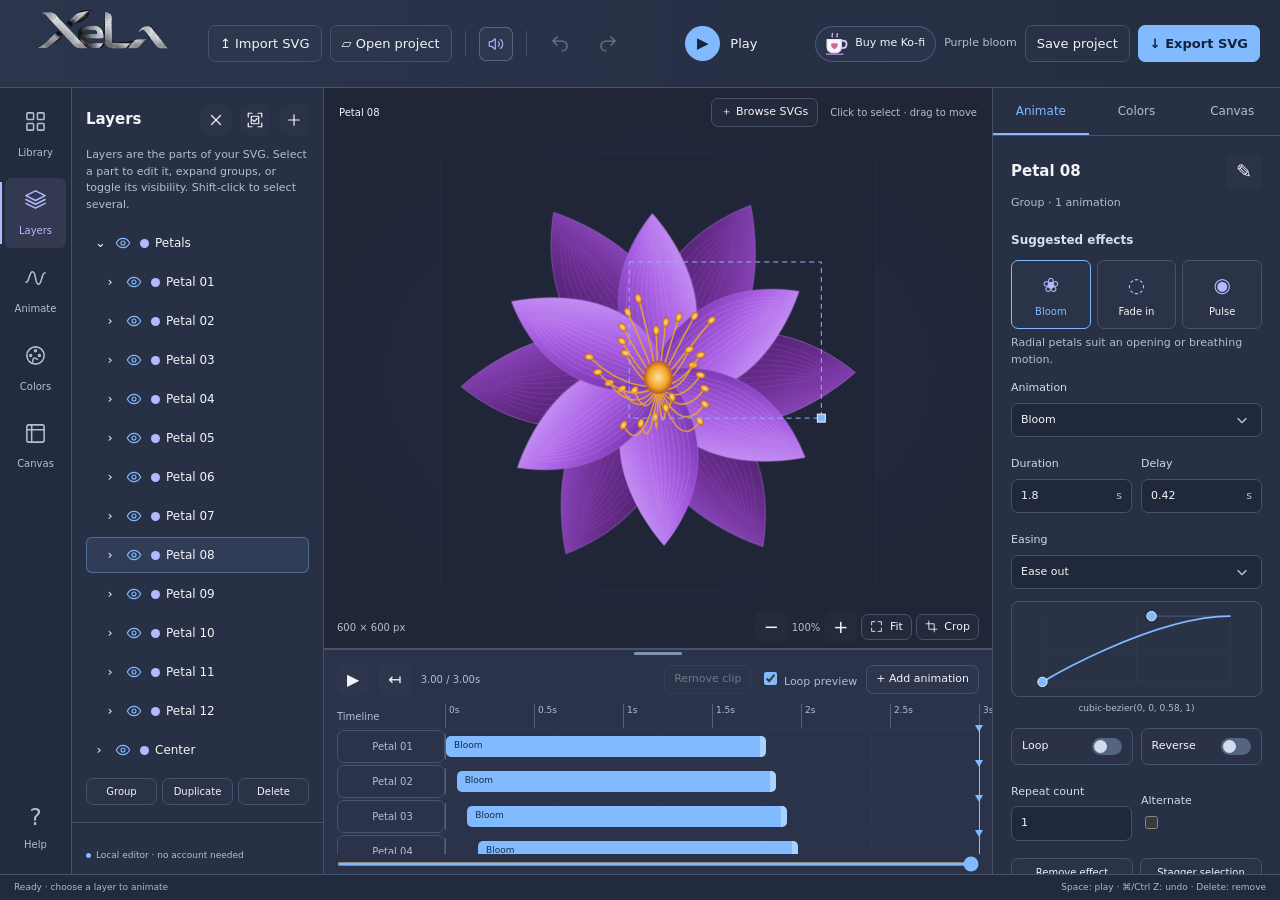
==== index.html @ ad869f4b "Initial release of SVG Motion Studio" ====
<!doctype html>
<html lang="en">
  <head>
    <meta charset="utf-8" />
    <style>
      html.booting,html.booting body{background:var(--startup-background,#1c2233);margin:0;overflow:hidden!important}
      html.booting:not(.boot-revealing) body>:not(#bootScreen){visibility:hidden!important;opacity:0!important;pointer-events:none!important}
      #bootScreen{display:none}html.booting #bootScreen{display:grid;place-content:center;justify-items:center;position:fixed;inset:0;width:100%;min-height:100vh;min-height:100dvh;z-index:2147483647;background:var(--startup-background,#1c2233);color:#ede4f3;font:12px system-ui;overflow:hidden}
      html.boot-revealing body{background:var(--bg,#1c2233)}
    </style>
    <script>
      (()=>{
        const options=[{"id":"44-eye-liquid-gold","background":"#10282b"},{"id":"42-celestial-origami","background":"#290f1b"},{"id":"33-cabin-snowglobe","background":"#290f1b"},{"id":"20-watercolor-koi","background":"#1c1126"},{"id":"10-portrait-stardust","background":"#101d38"},{"id":"26-j01-midnight-opal","background":"#0c1023"},{"id":"phoenix-p07-colors-p10-motion","background":"#071b25"}];
        // A test can inject only a loader ID, without replacing editor randomness.
        const selected=options.find(item=>item.id===window.__XELA_TEST_LOADER_ID)||options[Math.floor(Math.random()*options.length)];
        window.__xelaStartupChoice=Object.freeze({...selected,chosenAt:performance.now()});
        document.documentElement.style.setProperty('--startup-background',selected.background);
        document.documentElement.classList.add('booting');
        const guardedEvents=['keydown','click','pointerdown','drop','dragover'];
        const guard=event=>{
          if(!document.documentElement.classList.contains('booting')||event.target.closest?.('#bootScreen button'))return;
          if(event.type==='keydown'&&event.key==='Tab'&&document.querySelector('#bootScreen button'))return;
          if(event.type==='keydown'&&((event.ctrlKey||event.metaKey)&&['r','l','t','w','n','q'].includes(event.key.toLowerCase())||event.key==='F5'))return;
          event.preventDefault();event.stopImmediatePropagation();
        };
        guardedEvents.forEach(type=>window.addEventListener(type,guard,true));
        window.__xelaReleaseStartupGuard=()=>guardedEvents.forEach(type=>window.removeEventListener(type,guard,true));
        window.__xelaBootError=false;
        window.__xelaBootWatch=event=>{
          const source=event.filename||event.target?.src||event.target?.href||'';
          if(/assets\/loading-screens\/|scripts\/loading-screen-controller\.js|styles\/loading-screen\.css/.test(source))return;
          if(event.error||event.target?.tagName==='SCRIPT'||(event.target?.tagName==='LINK'&&event.target.rel==='stylesheet')){
            window.__xelaBootError=true;
            if(document.getElementById('bootScreen'))window.XeLaLoadingScreen?.fail();
          }
        };
        window.addEventListener('error',window.__xelaBootWatch,true);
      })();
    </script>
    <meta name="viewport" content="width=device-width,initial-scale=1" />
    <meta name="theme-color" content="#1c2233" />
    <title>SVG Motion Studio</title>
    <link rel="icon" href="assets/branding/favicon.svg?v=3" type="image/svg+xml" />
    <link rel="stylesheet" href="styles/main.css" />
    <link rel="stylesheet" href="styles/sounds.css" />
    <link rel="stylesheet" href="styles/task-pack.css" />
    <link rel="stylesheet" href="styles/loading-screen.css" />
    <script src="assets/loading-screens/44-eye-liquid-gold/loader.js"></script>
    <script src="assets/loading-screens/42-celestial-origami/loader.js"></script>
    <script src="assets/loading-screens/33-cabin-snowglobe/loader.js"></script>
    <script src="assets/loading-screens/20-watercolor-koi/loader.js"></script>
    <script src="assets/loading-screens/10-portrait-stardust/loader.js"></script>
    <script src="assets/loading-screens/26-j01-midnight-opal/loader.js"></script>
    <script src="assets/loading-screens/phoenix-p07-colors-p10-motion/loader.js"></script>
    <script src="scripts/loading-screen-controller.js"></script>
  </head>
  <body aria-busy="true">
    <div id="bootScreen" role="status" aria-live="polite"><div id="bootArtwork" aria-hidden="true"></div><span id="bootMessage">Opening your studio…</span></div>
    <script>window.__xelaStartupSurfaceAt=performance.now();window.XeLaLoadingScreen?.start();</script>
    <header class="topbar">
      <a class="brand" href="#" aria-label="SVG Motion Studio — return to editor layers" title="Back to editor · Layers"
        ><img
          class="brand-logo"
          src="assets/branding/xela-logo.svg"
          alt="SVG Motion Studio"
          width="164"
          height="80"
      /></a>
      <div class="header-tools">
        <button id="importBtn">↥ <span>Import SVG</span></button
        ><button id="openProjectBtn" title="Open saved project">
          ▱ <span>Open project</span></button
        ><span class="separator sound-separator" aria-hidden="true"></span>
        <button id="soundSettingsBtn" type="button" aria-label="Mute application sounds" aria-pressed="true" title="Sounds on · 20%"><svg viewBox="0 0 24 24" aria-hidden="true"><path d="M11 5 6 9H3v6h3l5 4Z"/><path class="sound-waves" d="M15 9c2 1.5 2 4.5 0 6m3-9c4 3 4 9 0 12"/><path class="sound-mute" d="m16 9 5 6m0-6-5 6"/></svg></button>
        <span class="separator sound-separator" aria-hidden="true"></span
        ><button id="undoBtn" class="icon" title="Undo (Ctrl/⌘ Z)"><svg viewBox="0 0 24 24" width="20" height="20" fill="none" stroke="currentColor" stroke-width="1.6" stroke-linecap="round" stroke-linejoin="round" aria-hidden="true" focusable="false"><g transform="translate(.5 -.5)"><path d="M8 4L3 9L8 14M3 9H14A6 6 0 0 1 14 21"/></g></svg></button
        ><button id="redoBtn" class="icon" title="Redo (Ctrl/⌘ Shift Z)"><svg viewBox="0 0 24 24" width="20" height="20" fill="none" stroke="currentColor" stroke-width="1.6" stroke-linecap="round" stroke-linejoin="round" aria-hidden="true" focusable="false"><g transform="translate(-.5 -.5)"><path d="M16 4L21 9L16 14M21 9H10A6 6 0 0 0 10 21"/></g></svg></button>
      </div>
      <button id="playBtn" class="play-main">
        <span class="play-symbol">▶</span><span id="playText">Play</span>
      </button>
      <div class="header-right">
        <a class="support-link" href="https://ko-fi.com/x_e_l_a" target="_blank" rel="noopener noreferrer" aria-label="Support SVG Motion Studio on Ko-fi" title="Support the project on Ko-fi"><svg xmlns="http://www.w3.org/2000/svg" viewBox="0 0 32 32" fill="none" aria-hidden="true">

  <g id="steam" stroke="#C8B2E9" stroke-width="1.65" stroke-linecap="round">
    <path d="M11.5 7.2c-1.6-1.45.8-2.55.1-4.1"/>
    <path d="M17.5 7.2c-1.6-1.45.8-2.55.1-4.1"/>
  </g>
  <g id="cup" stroke="#E8DFFA" stroke-width="1.45" stroke-linejoin="round">
    <path d="M5 10.5h17.5v9.2c0 4.55-3.3 7.2-8.75 7.2S5 24.25 5 19.7v-9.2Z" fill="#F8F5FD"/>
    <path d="M22.5 12h2.1c3.05 0 4.4 1.7 4.4 4.2 0 3.35-2.45 4.9-5.45 4.9h-1.1" stroke="#D7C7EE" stroke-width="2.3" stroke-linecap="round"/>
    <path d="M4.3 28.5h20.2" stroke="#B99CD6" stroke-width="1.6" stroke-linecap="round"/>
  </g>
  <g id="heart">
    <path d="M14.1 22.7c-.8-.6-4.2-3.1-4.2-5.5 0-1.4 1.05-2.5 2.45-2.5.93 0 1.53.5 1.75 1.14.22-.64.82-1.14 1.75-1.14 1.4 0 2.45 1.1 2.45 2.5 0 2.4-3.4 4.9-4.2 5.5Z" fill="#D36A92"/>
  </g>
</svg>
<span>Buy me Ko-fi</span></a>
        <span id="projectName">Purple bloom</span
        ><button id="saveBtn" title="Save editable project">Save project</button
        ><button id="exportBtn" class="primary">
          ↓ Export <span class="desktop-label">SVG</span>
        </button>
      </div>
    </header>
    <div class="workspace">
      <nav class="rail" aria-label="Workspace tools">
        <button data-nav="library"><span><svg viewBox="0 0 24 24" width="20" height="20" fill="none" stroke="currentColor" stroke-width="1.6" stroke-linecap="round" stroke-linejoin="round" aria-hidden="true" focusable="false"><rect x="3" y="3" width="7" height="7" rx="1"/><rect x="14" y="3" width="7" height="7" rx="1"/><rect x="3" y="14" width="7" height="7" rx="1"/><rect x="14" y="14" width="7" height="7" rx="1"/></svg></span>Library</button
        ><button class="active" data-nav="layers"><span><svg viewBox="0 0 24 24" width="20" height="20" fill="none" stroke="currentColor" stroke-width="1.6" stroke-linecap="round" stroke-linejoin="round" aria-hidden="true" focusable="false"><path d="M12 3L22 8L12 13L2 8Z M2 12L12 17L22 12 M2 16L12 21L22 16"/></svg></span>Layers</button
        ><button data-nav="animate"><span><svg viewBox="0 0 24 24" width="20" height="20" fill="none" stroke="currentColor" stroke-width="1.6" stroke-linecap="round" stroke-linejoin="round" aria-hidden="true" focusable="false"><path d="M2 17C6 17 5 6 9 6S11 19 15 19S18 7 22 7"/></svg></span>Animate</button
        ><button data-nav="colors"><span><svg viewBox="0 0 24 24" width="20" height="20" fill="none" stroke="currentColor" stroke-width="1.6" stroke-linecap="round" stroke-linejoin="round" aria-hidden="true" focusable="false"><circle cx="12" cy="12" r="9"/><circle cx="12" cy="7" r="1"/><circle cx="7" cy="12" r="1"/><circle cx="16" cy="12" r="1"/><path d="M9 19Q9 12 14 16"/></svg></span>Colors</button
        ><button data-nav="canvas"><span><svg viewBox="0 0 24 24" width="20" height="20" fill="none" stroke="currentColor" stroke-width="1.6" stroke-linecap="round" stroke-linejoin="round" aria-hidden="true" focusable="false"><rect x="3" y="3" width="18" height="18" rx="2"/><path d="M8 3V21M3 8H21"/></svg></span>Canvas</button
        ><button id="helpBtn" class="rail-help"><span>?</span>Help</button>
      </nav>
      <aside id="layersSidebar" class="sidebar">
        <section id="librarySection" hidden>
          <div class="section-title">
            <h2>SVG Library</h2>
            <button id="expandLibrary" class="icon" title="Expand library"><svg viewBox="0 0 24 24" width="20" height="20" fill="none" stroke="currentColor" stroke-width="1.6" stroke-linecap="round" stroke-linejoin="round" aria-hidden="true" focusable="false"><path d="M3 9V3H9M15 3H21V9M21 15V21H15M9 21H3V15"/></svg></button>
          </div>
          <div class="searchbox">
            <span>⌕</span
            ><input
              id="librarySearch"
              placeholder="Search shapes…"
              aria-label="Search built-in SVGs"
            />
          </div>
          <div id="categories" class="chips"></div>
          <div id="libraryGrid" class="library-grid"></div>
          <button id="browseLibrary" class="wide quiet">
            ▦ Browse all SVGs <span id="libraryCount"></span>
          </button>
        </section>
        <section id="layersSection">
          <div class="section-title">
            <h2>Layers</h2>
            <div>
              <button
                id="closeLayersBtn"
                class="icon"
                title="Hide layers"
                aria-label="Hide layers"
              ><svg viewBox="0 0 24 24" width="18" height="18" fill="none" stroke="currentColor" stroke-width="1.6" stroke-linecap="round" stroke-linejoin="round" aria-hidden="true" focusable="false"><path d="m6 6 12 12M18 6 6 18"/></svg></button
              ><button
                id="selectAllBtn"
                class="icon"
                title="Select all top-level objects"
              ><svg viewBox="0 0 24 24" width="18" height="18" fill="none" stroke="currentColor" stroke-width="1.6" stroke-linecap="round" stroke-linejoin="round" aria-hidden="true" focusable="false"><path d="M8 3H3v5m13-5h5v5M3 16v5h5m13-5v5h-5"/><rect x="7" y="7" width="10" height="10" rx="1"/><path d="m9 12 2 2 4-4"/></svg></button
              ><button id="addShapeBtn" class="icon" title="Add a shape"><svg viewBox="0 0 24 24" width="18" height="18" fill="none" stroke="currentColor" stroke-width="1.6" stroke-linecap="round" stroke-linejoin="round" aria-hidden="true" focusable="false"><path d="M12 5v14M5 12h14"/></svg></button>
            </div>
          </div>
          <p class="muted small">
            Layers are the parts of your SVG. Select a part to edit it, expand
            groups, or toggle its visibility. Shift-click to select several.
          </p>
          <div id="layersList"></div>
          <div class="layer-actions">
            <button id="groupBtn" title="Group selected objects">Group</button
            ><button id="duplicateBtn" title="Duplicate selected objects">
              Duplicate</button
            ><button id="deleteBtn" title="Delete selected objects">
              Delete
            </button>
          </div>
        </section>
        <div class="sidebar-foot">
          <span class="status-dot"></span> Local editor · no account needed
        </div>
      </aside>
      <main class="stage-column">
        <div class="stage-top">
          <span id="selectionLabel">Purple bloom</span>
          <div class="stage-actions">
            <button
              id="canvasBrowseBtn"
              aria-haspopup="dialog"
              aria-controls="libraryDialog"
            >
              ＋ Browse SVGs</button
            ><span class="muted">Click to select · drag to move</span>
          </div>
        </div>
        <div
          id="stage"
          class="stage"
          tabindex="0"
          aria-label="SVG editing canvas"
        >
          <div id="canvasFrame">
            <div id="svgHost"></div>
            <svg id="overlay" aria-hidden="true"></svg>
            <div class="guide horizontal"></div>
            <div class="guide vertical"></div>
            <div class="safe-frame"></div>
          </div>
          <div id="dropHint">Drop an SVG to start editing</div>
        </div>
        <div class="canvas-toolbar">
          <span id="dimensionsLabel">600 × 600</span>
          <div>
            <button id="zoomOut" class="icon" title="Zoom out">−</button
            ><span id="zoomLabel">100%</span
            ><button id="zoomIn" class="icon" title="Zoom in">+</button
            ><button id="fitBtn" title="Fit entire canvas to available space"><svg viewBox="0 0 24 24" width="20" height="20" fill="none" stroke="currentColor" stroke-width="1.6" stroke-linecap="round" stroke-linejoin="round" aria-hidden="true" focusable="false"><path d="M3 9V3H9M15 3H21V9M21 15V21H15M9 21H3V15"/></svg> Fit</button
            ><button id="cropBtn" title="Drag a crop frame"><svg viewBox="0 0 24 24" width="20" height="20" fill="none" stroke="currentColor" stroke-width="1.6" stroke-linecap="round" stroke-linejoin="round" aria-hidden="true" focusable="false"><path d="M7 2V17H22M2 7H17V22"/></svg> Crop</button>
          </div>
        </div>
        <section class="timeline-panel">
          <div class="timeline-header">
            <div>
              <button id="timelinePlay" class="icon" title="Play / pause">
                ▶</button
              ><button id="rewindBtn" class="icon" title="Return to start">
                ↤</button
              ><span id="timeLabel">0.00 / 3.00s</span>
            </div>
            <div>
              <label class="small muted"
                ><input type="checkbox" id="previewLoop" checked /> Loop
                preview</label
              ><button id="addAnimationBtn">+ Add animation</button>
            </div>
          </div>
          <div id="timelineScroll">
            <div class="ruler-row">
              <span class="track-label">Timeline</span>
              <div id="ruler"></div>
            </div>
            <div id="timelineTracks"></div>
          </div>
          <input
            id="scrubber"
            type="range"
            min="0"
            max="3"
            step="0.01"
            value="0"
            aria-label="Scrub animation timeline"
          />
        </section>
      </main>
      <aside class="inspector">
        <div class="inspector-tabs" role="tablist">
          <button class="active" data-tab="animate" role="tab">Animate</button
          ><button data-tab="colors" role="tab">Colors</button
          ><button data-tab="canvas" role="tab">Canvas</button>
        </div>
        <div id="inspectorBody">
          <section id="animatePanel" class="panel">
            <div class="selection-heading">
              <h2 id="objectName">Petal 01</h2>
              <button id="renameBtn" class="icon" title="Rename selection">
                ✎
              </button>
            </div>
            <p class="muted small" id="objectInfo">Individual object</p>
            <h3>Suggested effects</h3>
            <div id="suggestions" class="suggestions"></div>
            <p id="suggestionReason" class="muted small"></p>
            <label class="field"
              >Animation<select id="effectSelect"></select></label
            ><label id="revealDirectionField" class="field" hidden
              >Reveal direction<select id="revealDirection"></select
            ></label>
            <div class="two-col">
              <label class="field"
                >Duration <span class="unit">s</span
                ><input
                  id="duration"
                  type="number"
                  min="0.1"
                  max="120"
                  step="0.1"
                  value="1.8" /></label
              ><label class="field"
                >Delay <span class="unit">s</span
                ><input
                  id="delay"
                  type="number"
                  min="0"
                  max="120"
                  step="0.1"
                  value="0"
              /></label>
            </div>
            <label class="field"
              >Easing<select id="easing">
                <option value="ease-out">Ease out</option>
                <option value="ease-in-out">Ease in/out</option>
                <option value="ease-in">Ease in</option>
                <option value="linear">Linear</option>
                <option value="elastic">Elastic / overshoot</option>
                <option value="custom">Custom curve</option>
              </select></label
            ><svg
              id="curve"
              viewBox="0 0 240 100"
              aria-label="Drag the two easing handles"
            >
              <path
                class="curve-grid"
                d="M20 15H220M20 50H220M20 85H220M20 15V85M120 15V85M220 15V85"
              />
              <path id="curveLines" />
              <path id="curvePath" />
              <circle id="handle1" r="5" />
              <circle id="handle2" r="5" />
            </svg>
            <p id="curveValue" class="muted small curve-value">
              cubic-bezier(0.25, 0.1, 0.25, 1)
            </p>
            <div class="motion-toggles">
              <label
                >Loop <input id="loop" type="checkbox" class="switch" /></label
              ><label
                >Reverse <input id="reverse" type="checkbox" class="switch"
              /></label>
            <div id="revealFromEndField" hidden>
              <label class="end-toggle">Reveal from end
                <input id="revealFromEnd" type="checkbox" class="switch" aria-describedby="revealFromEndHint" /></label
              >
              <p id="revealFromEndHint" class="muted small">
                Start at the opposite end and reveal toward the start.
              </p>
            </div>
            </div>
            <div class="two-col">
              <label class="field"
                >Repeat count<input
                  id="repeat"
                  type="number"
                  min="1"
                  max="100"
                  value="1" /></label
              ><label class="field"
                >Alternate<input id="alternate" type="checkbox"
              /></label>
            </div>
            <div class="clip-buttons">
              <button id="removeClip">Remove effect</button
              ><button id="staggerBtn">Stagger selection</button>
            </div>
            <details id="curvedRevealSection" open>
              <summary>Curved reveal route</summary>
              <p class="muted small">
                Stroked curves use their actual geometry. For a filled band,
                draw a route through its center.
              </p>
              <div class="two-col">
                <button id="autoCurveRoute">Use shape curve</button
                ><button id="drawCurveRoute">Draw route</button>
              </div>
              <label class="field"
                >Reveal brush width · SVG units<input
                  id="curveBrushWidth"
                  type="number"
                  min="0.5"
                  max="2000"
                  step="1"
                  value="24" /></label
              ><label class="check"
                ><input id="showCurveRoute" type="checkbox" checked /> Show
                route & editable points</label
              >
              <p id="curveRouteInfo" class="muted small">
                Choose Curved reveal to enable.
              </p>
            </details>
            <details id="curveTimingSection">
              <summary>Coordinate curve timings</summary>
              <p class="muted small">
                Select multiple objects, or select their parent group.
              </p>
              <div class="two-col">
                <button id="matchCurveTiming">Same start & finish</button
                ><button id="sequenceCurveTiming">Draw in sequence</button>
              </div>
              <label class="field"
                >Drawing speed · SVG units / second<input
                  id="curveSpeed"
                  type="number"
                  min="1"
                  max="10000"
                  value="120" /></label
              ><button id="speedCurveTiming" class="wide">
                Match speed to path length
              </button>
              <p class="muted small">
                Constant-speed mode uses linear easing. Longer curves take more
                time.
              </p>
            </details>
            <details>
              <summary>Morph a path</summary>
              <p class="muted small">
                Select a path, then paste its target path data. The command
                types and point count must match.
              </p>
              <textarea
                id="morphTarget"
                placeholder="M … C … Z"
                rows="3"
              ></textarea>
              <div class="two-col">
                <button id="morphApply">Apply morph</button
                ><button id="morphClear">Clear</button>
              </div>
              <p id="morphStatus" class="small muted"></p>
            </details>
            <details open>
              <summary>Size & position</summary>
              <div class="two-col">
                <label class="field"
                  >X<input id="posX" type="number" step="1" value="0" /></label
                ><label class="field"
                  >Y<input id="posY" type="number" step="1" value="0" /></label
                ><label class="field"
                  >Width · SVG units<input
                    id="objectWidth"
                    type="number"
                    min="0.1"
                    step="1"
                    value="100" /></label
                ><label class="field"
                  >Height · SVG units<input
                    id="objectHeight"
                    type="number"
                    min="0.1"
                    step="1"
                    value="100" /></label
                ><label class="field"
                  >Scale X %<input
                    id="scaleX"
                    type="number"
                    min="1"
                    max="2000"
                    value="100" /></label
                ><label class="field"
                  >Scale Y %<input
                    id="scaleY"
                    type="number"
                    min="1"
                    max="2000"
                    value="100" /></label
                ><label class="field"
                  >Rotation °<input
                    id="rotation"
                    type="number"
                    value="0" /></label
                ><label class="field"
                  >Opacity %<input
                    id="opacity"
                    type="number"
                    min="0"
                    max="100"
                    value="100"
                /></label>
              </div>
              <div class="two-col">
                <button id="centerBtn">Center selection</button
                ><button id="resetTransform">Reset transform</button>
              </div>
            </details>
          </section>
          <section id="colorsPanel" class="panel" hidden>
            <h2>Object colors</h2>
            <p class="muted small">Changes apply to the selected objects.</p>
            <label class="field"
              >Fill
              <div class="color-input">
                <input id="fillColor" type="color" value="#b986f4" /><input
                  id="fillHex"
                  value="#b986f4"
                  aria-label="Fill hex color"
                /></div></label
            ><button id="fillNone" class="wide quiet">No fill</button
            ><label class="field"
              >Stroke
              <div class="color-input">
                <input id="strokeColor" type="color" value="#42d9d0" /><input
                  id="strokeHex"
                  value="#42d9d0"
                  aria-label="Stroke hex color"
                /></div
            ></label>
            <div class="two-col">
              <label class="field"
                >Stroke width<input
                  id="strokeWidth"
                  type="number"
                  min="0"
                  max="100"
                  step="0.5"
                  value="1" /></label
              ><button id="strokeNone">No stroke</button>
            </div>
            <h3>Palette</h3>
            <div id="palette" class="palette"></div>
            <div class="two-col">
              <button id="extractPalette">Extract colors</button
              ><button id="shufflePalette">New palette</button>
            </div>
            <h3>Gradient editor</h3>
            <p class="muted small">
              Shared gradient changes affect every shape that uses it.
            </p>
            <select id="gradientSelect" aria-label="Select gradient"></select>
            <div id="gradientStops"></div>
            <button id="addGradient" class="wide quiet">
              + Apply two-color gradient
            </button>
          </section>
          <section id="canvasPanel" class="panel" hidden>
            <h2>Canvas & export size</h2>
            <div class="two-col">
              <label class="field"
                >Width px<input
                  id="canvasWidth"
                  type="number"
                  min="1"
                  max="16000"
                  value="600" /></label
              ><label class="field"
                >Height px<input
                  id="canvasHeight"
                  type="number"
                  min="1"
                  max="16000"
                  value="600"
              /></label>
            </div>
            <label class="check"
              ><input id="aspectLock" type="checkbox" checked /> Lock aspect
              ratio</label
            >
            <details class="custom-aspect">
              <summary>Custom aspect ratio</summary>
              <div class="two-col">
                <label class="field">Ratio width<input id="aspectRatioWidth" type="number" min="0.001" max="16000" step="any" value="16" /></label>
                <label class="field">Ratio height<input id="aspectRatioHeight" type="number" min="0.001" max="16000" step="any" value="9" /></label>
              </div>
              <div class="two-col">
                <button id="applyAspectRatio" type="button">Apply ratio</button>
                <button id="clearAspectRatio" type="button" disabled>Use current size</button>
              </div>
              <p id="aspectRatioStatus" class="muted small" aria-live="polite">Lock uses the current canvas proportions.</p>
              <p class="muted small">Apply keeps the width where possible and enables the lock. This changes export size, not artwork or crop.</p>
            </details>
            <label class="field"
              >Preview background
              <div class="color-input">
                <input
                  id="backgroundColor"
                  type="color"
                  value="#202638"
                /><input
                  id="backgroundHex"
                  value="#202638"
                  aria-label="Preview background hex"
                /></div></label
            ><label class="check"
              ><input id="exportBackground" type="checkbox" /> Include
              background in exports</label
            >
            <div class="canvas-toggles">
              <label
                >Transparency grid<input
                  id="gridToggle"
                  type="checkbox"
                  class="switch" /></label
              ><label
                >Alignment guides<input
                  id="guidesToggle"
                  type="checkbox"
                  class="switch" /></label
              ><label
                >Safe area<input
                  id="safeToggle"
                  type="checkbox"
                  class="switch" /></label
              ><label
                >Selection outlines<input
                  id="outlineToggle"
                  type="checkbox"
                  class="switch"
                  checked /></label
              ><label
                >Editable path nodes<input
                  id="nodesToggle"
                  type="checkbox"
                  class="switch"
              /></label>
            </div>
            <button id="fitCanvas" class="wide">⛶ Fit to view</button>
            <details open>
              <summary>Crop & viewBox</summary>
              <p class="muted small">
                Crop changes the visible SVG bounds. It preserves the vector
                artwork.
              </p>
              <div class="two-col">
                <label class="field"
                  >Left<input id="viewX" type="number" value="0" /></label
                ><label class="field"
                  >Top<input id="viewY" type="number" value="0" /></label
                ><label class="field"
                  >Width<input
                    id="viewW"
                    type="number"
                    min="1"
                    value="600" /></label
                ><label class="field"
                  >Height<input id="viewH" type="number" min="1" value="600"
                /></label>
              </div>
              <div class="two-col">
                <button id="drawCrop">Draw crop</button
                ><button id="trimBtn">Trim empty space</button
                ><button id="resetCrop">Reset crop</button
                ><button id="applyView">Apply bounds</button>
              </div>
            </details>
            <h3>Whole artwork scale</h3>
            <label class="field"
              >Scale %<input
                id="artScale"
                type="number"
                min="1"
                max="1000"
                value="100"
            /></label>
            <p class="muted small">
              Artwork scale changes the drawing; canvas dimensions change the
              exported SVG size.
            </p>
          </section>
        </div>
      </aside>
    </div>
    <footer class="statusbar">
      <span id="status">Ready · choose a layer to animate</span
      ><span>Space: play · ⌘/Ctrl Z: undo · Delete: remove</span>
    </footer>
    <input
      type="file"
      id="fileInput"
      accept=".svg,image/svg+xml"
      hidden
    /><input type="file" id="projectInput" accept=".json,.svgmotion" hidden />
    <dialog id="libraryDialog" class="library-dialog">
      <div class="dialog-head">
        <div>
          <span class="eyebrow">YOUR CREATIVE STARTING POINT</span>
          <h2>Find your next SVG</h2>
          <p class="muted">
            Built-in illustrations work offline. Search online for thousands
            more.
          </p>
        </div>
        <div>
          <button id="libraryFullscreen" title="Toggle full-screen gallery">
            ⛶ Full screen</button
          ><button
            data-close="libraryDialog"
            class="icon"
            aria-label="Close gallery"
          >
            ×
          </button>
        </div>
      </div>
      <div class="gallery-controls">
        <div class="searchbox">
          <span>⌕</span
          ><input
            id="gallerySearch"
            placeholder="Search flowers, icons, shapes…"
            aria-label="Search expanded SVG gallery"
          />
        </div>
        <div id="gallerySourcePicker" class="source-picker">
          <input id="gallerySource" type="hidden" value="builtin" /><button
            id="gallerySourceButton"
            type="button"
            aria-haspopup="menu"
            aria-expanded="false"
            aria-controls="gallerySourceMenu"
            aria-label="SVG source"
          >
            <span id="gallerySourceLabel">Built-in collection</span
            ><svg viewBox="0 0 16 16" aria-hidden="true">
              <path d="m3 6 5 5 5-5" />
            </svg>
          </button>
          <div
            id="gallerySourceMenu"
            class="source-menu"
            role="menu"
            aria-label="SVG source"
            hidden
          >
            <button
              type="button"
              role="menuitemradio"
              aria-checked="true"
              data-gallery-source="builtin"
            >
              Built-in collection</button
            ><button
              type="button"
              role="menuitemradio"
              aria-checked="false"
              data-gallery-source="online"
            >
              Online · Iconify
            </button>
          </div>
        </div>
        <button id="onlineSearch" class="primary">Search</button>
      </div>
      <div id="galleryCategories" class="chips"></div>
      <div class="gallery-options">
        <label
          ><input type="radio" name="galleryMode" value="replace" checked />
          Open as new artwork</label
        ><label
          ><input type="radio" name="galleryMode" value="add" /> Add to current
          canvas</label
        ><span id="galleryStatus" class="muted small"></span>
      </div>
      <div id="galleryGrid" class="gallery-grid"></div>
      <div class="dialog-foot">
        <span
          >Click a thumbnail to load it. Your edits are available with
          Undo.</span
        >
        <nav
          id="onlinePagination"
          class="online-pagination"
          aria-label="Online icon pages"
          hidden
        >
          <button id="previousOnline" disabled>← Previous</button
          ><span id="onlinePageLabel" aria-live="polite">Page 1</span
          ><button id="moreOnline" disabled>Next →</button>
        </nav>
      </div>
    </dialog>
    <dialog id="exportDialog">
      <div class="dialog-head">
        <div>
          <span class="eyebrow">READY TO SHARE</span>
          <h2>Export your creation</h2>
        </div>
        <button
          data-close="exportDialog"
          class="icon"
          aria-label="Close export"
        >
          ×
        </button>
      </div>
      <label class="field"
        >Filename<input id="exportName" value="purple-bloom"
      /></label>
      <div class="export-grid">
        <button data-export="animated">
          <span>◈</span><b>Animated SVG</b
          ><small>Standalone file · CSS + native SVG animation</small></button
        ><button data-export="static">
          <span>◇</span><b>Static SVG</b
          ><small>Editable vectors · no animations</small></button
        ><button data-export="css">
          <span>{ }</span><b>Animation CSS</b
          ><small>Pairs with the prepared SVG below</small></button
        ><button data-export="prepared">
          <span>⌁</span><b>SVG for external CSS</b
          ><small>Includes matching animation classes</small></button
        ><button data-export="html">
          <span>〈/〉</span><b>HTML example</b
          ><small>Complete inline SVG demo</small></button
        ><button data-export="project">
          <span>▱</span><b>Editable project</b
          ><small>Reopen every layer and setting</small>
        </button>
      </div>
      <details>
        <summary>Export another size</summary>
        <div class="two-col">
          <label class="field"
            >Width px<input
              id="variantW"
              type="number"
              min="1"
              max="16000"
              value="300" /></label
          ><label class="field"
            >Height px<input
              id="variantH"
              type="number"
              min="1"
              max="16000"
              value="300"
          /></label>
        </div>
        <button id="variantExport" class="wide">
          Download animated size variant
        </button>
      </details>
      <p id="exportNote" class="muted small">
        Use animated SVG with &lt;img&gt; or inline SVG. For external CSS, embed
        the prepared SVG inline in HTML. Morph data is exported inside the SVG.
      </p>
    </dialog>
    <dialog id="textDialog">
      <div class="dialog-head">
        <h2 id="textDialogTitle">Edit</h2>
        <button data-close="textDialog" class="icon">×</button>
      </div>
      <input id="textDialogInput" aria-label="Enter value" /><button
        id="textDialogApply"
        class="primary wide"
      >
        Apply
      </button>
    </dialog>
    <dialog id="helpDialog">
      <div class="dialog-head">
        <h2>A little help</h2>
        <button data-close="helpDialog" class="icon">×</button>
      </div>
      <div class="help-copy">
        <p>
          <b>1. Pick your artwork.</b> Import or drop an SVG, or expand the
          library. The original purple bloom has separate petals and stamens.
        </p>
        <p>
          <b>2. Select a part.</b> Click the drawing or a layer. Expand groups
          to reach their children. Shift-click for multiple selection. Drag
          selected objects to move them.
        </p>
        <p>
          <b>3. Animate.</b> Choose a suggestion or effect. Add more clips, drag
          timeline bars to move them, and drag their right edge to resize. Scrub
          to preview exact moments. Click a timeline clip, then press Delete or
          Backspace (or Remove clip) to remove only that animation. The artwork stays.
        </p>
        <p>
          <b>4. Style.</b> Change fills, strokes, gradients, opacity, scale and
          rotation. Canvas controls handle dimensions and crop bounds.
        </p>
        <p>
          <b>5. Export.</b> Download animated SVG, static SVG, a CSS/ SVG pair,
          a working HTML example or an editable project.
        </p>
        <p>
          <b>Arrange the workspace.</b> Layers toggles the left panel. Clicking
          an already-active Animate, Colors, or Canvas tool closes the right
          inspector; click again to reopen it. Drag the divider above the
          timeline up or down to adjust its height. You can also focus the
          divider and use the arrow keys.
        </p>
        <p><b>Sounds & support.</b> The header speaker silently toggles the two approved recordings at 20% volume; your preference is saved. No sound plays on page load. The coffee-cup link opens optional project support on Ko-fi in a new tab.</p>
        <p><b>Studio Artwork.</b> Find all 81 new vector artworks with descriptive category names; hover to see the original collection names. Individual paths stay editable. Shift-click Group (or Ctrl/Command Shift G) to ungroup; first remove any animation applied to the parent group.</p>
        <p><b>Selection toggles.</b> Click Select all again to deselect everything, or click the stage margin outside the canvas frame. Clicking an active suggested animation removes that effect only; artwork and other clips remain.</p>
        <p>
          <b>Browse artwork.</b> The expanded library keeps the left tool rail
          accessible. Choose Online · Iconify to browse automatically. Typing
          updates partial-name matches; Search or Enter runs immediately.
          Previous/Next pages adapt to the available space and skip broken icons.
        </p>
        <p>
          <b>Curved reveals.</b> Choose Curved reveal for stroked curves, or
          draw a custom route through a filled band. Adjust brush width and drag
          route points. Coordinate curve timings can match the start/finish,
          sequence the curves or calculate durations from their lengths. Reveal
          direction also supports edges, corners and center-out options.
          Reveal from end starts at the opposite endpoint; Reverse plays the
          animation backward.
        </p>
        <p>
          <b>Morph & nodes.</b> Morph supports matching path command structures.
          Nodes can be edited for M/L/C/Q/S/T/H/V commands. Arc paths remain
          selectable but are not node-editable.
        </p>
        <p>
          <b>Local files.</b> Open index.html directly. Online icons need
          internet access. Save a project to keep a portable copy; browser
          autosave is best-effort. If a “Not saved” warning appears, download your
          project before closing the editor. Invalid project files leave your
          current canvas unchanged.
        </p>
      </div>
    </dialog>
    <div id="toast" role="status"></div>
    <script src="scripts/library.js"></script>
    <script src="scripts/custom-library.js"></script>
    <script src="scripts/xela-library-manifest.js"></script>
    <script src="scripts/xela-library.js"></script>
    <script src="scripts/suggestions.js"></script>
    <script src="scripts/project-safety.js"></script>
    <script src="scripts/sound-engine.js"></script>
    <script src="scripts/imported-css.js"></script>
    <script src="scripts/app.js"></script>
    <script src="scripts/online-gallery.js"></script>
    <script src="scripts/workspace.js"></script>
    <script src="scripts/clipboard-import.js"></script>
    <script src="scripts/group-controls.js"></script>
    <script src="scripts/sound-settings.js"></script>
    <script src="scripts/startup.js"></script>
  </body>
</html>
---- styles/main.css ----
:root{color-scheme:dark;--bg:#1c2233;--panel:#283045;--panel2:#303b52;--stage:#202638;--line:#45536b;--text:#f2f4f8;--muted:#b5bdce;--cyan:#81baff;--purple:#b3b8ff;--pink:#d39dc5;--gold:#edbd72;--radius:10px}*{box-sizing:border-box}body{margin:0;background:var(--bg);font:13px/1.5 system-ui,-apple-system,BlinkMacSystemFont,"Segoe UI",sans-serif;color:var(--text);overflow:hidden}button,input,select,textarea{font:inherit}button{cursor:pointer;border:1px solid var(--line);background:#ffffff04;color:var(--text);border-radius:7px;padding:8px 11px;transition:background .15s,border-color .15s}button:hover{background:#ffffff0c;border-color:#7184a1}button:disabled{opacity:.35;cursor:default}button:focus-visible,input:focus-visible,select:focus-visible,textarea:focus-visible{outline:2px solid var(--cyan);outline-offset:2px}button.primary{background:var(--cyan);color:#12243d;border-color:var(--cyan);font-weight:650}button.primary:hover{background:#add2ff}input,select,textarea{border:1px solid var(--line);background:#18203380;color:var(--text);border-radius:7px;padding:8px 9px;min-width:0;max-width:100%;width:100%}input[type=checkbox],input[type=radio]{width:auto;accent-color:var(--cyan)}input[type=color]{padding:3px;width:40px;height:36px;flex-shrink:0}input[type=range]{accent-color:var(--cyan)}textarea{resize:vertical}a{color:inherit;text-decoration:none}h2{font-size:15px;line-height:1.3;margin:0;font-weight:600}h3{font-size:12px;font-weight:550;margin:20px 0 11px;color:#d6dfed}p{margin:6px 0 12px}.muted{color:var(--muted)}.small{font-size:11px}.wide{width:100%}.quiet{background:transparent;color:var(--muted)}.icon{padding:5px 9px;font-size:19px;border-color:transparent;line-height:1.2}.topbar{height:70px;display:flex;align-items:center;padding:0 20px;gap:24px;border-bottom:1px solid var(--line);background:linear-gradient(90deg,#2b354c,#242d41);position:relative;z-index:2}.brand{font-size:21px;display:flex;gap:7px;align-items:center;white-space:nowrap}.brand b{font-weight:550}.brand-mark{color:var(--cyan);font-size:32px;margin-right:4px}.beta{font-size:8px;letter-spacing:1.6px;color:var(--muted);margin:7px 0 0 5px}.header-tools,.header-right{display:flex;align-items:center;gap:8px}.separator{width:1px;height:25px;background:var(--line);margin:0 5px}.header-right{margin-left:auto}.header-right>span{font-size:11px;color:var(--muted);max-width:120px;white-space:nowrap;overflow:hidden;text-overflow:ellipsis}.play-main{border:0;display:flex;gap:10px;align-items:center;background:none;padding:0;margin-left:auto}.play-symbol{display:grid;place-items:center;border-radius:50%;width:35px;height:35px;background:var(--cyan);color:#14263f;font-size:15px}.workspace{display:grid;grid-template-columns:72px 252px minmax(360px,1fr) 288px;height:calc(100dvh - 96px)}.rail{border-right:1px solid var(--line);background:#232b3e;display:flex;flex-direction:column;gap:8px;padding:12px 5px}.rail button{position:relative;border:0;background:none;border-radius:6px;padding:10px 2px;color:var(--muted);font-size:10px}.rail button>span{display:block;font-size:23px;line-height:1.3;margin-bottom:4px}.rail button.active{color:var(--cyan);background:#81baff11}.rail button.active:before{content:"";position:absolute;left:-5px;top:4px;bottom:4px;width:2px;background:var(--cyan)}.rail .rail-help{margin-top:auto}.sidebar{background:var(--panel);border-right:1px solid var(--line);overflow-y:auto;display:flex;flex-direction:column;min-height:0}.sidebar section{padding:17px 14px;border-bottom:1px solid var(--line)}.section-title{display:flex;align-items:center;justify-content:space-between;gap:10px;margin-bottom:12px}.searchbox{display:flex;align-items:center;gap:8px;border:1px solid var(--line);background:#ffffff03;border-radius:7px;padding:0 10px}.searchbox>span{color:var(--muted);font-size:22px}.searchbox input{background:none;border:0;padding:9px 0;outline:none}.chips{display:flex;gap:5px;margin:12px 0;flex-wrap:wrap}.chips button{padding:5px 9px;border-radius:20px;font-size:11px}.chips button.active{background:var(--cyan);border-color:var(--cyan);color:#14263f}.library-grid{display:grid;grid-template-columns:repeat(3,1fr);gap:7px;max-height:330px;overflow-y:auto;padding:1px}.asset{display:flex;align-items:center;flex-direction:column;gap:6px;padding:7px 3px;border-radius:8px;font-size:10px;min-width:0;background:#18203325;position:relative}.asset:hover{border-color:var(--cyan);background:#81baff08}.asset.selected{border-color:var(--cyan)}.asset svg{width:46px;height:46px;overflow:visible;pointer-events:none}.asset span{white-space:nowrap;text-overflow:ellipsis;overflow:hidden;max-width:100%}.asset small{color:var(--muted);font-size:9px}.sidebar .wide{margin-top:12px;font-size:11px}.layer-row{display:flex;align-items:center;gap:6px;min-height:36px;border:1px solid transparent;border-radius:6px;margin:3px 0;cursor:pointer;padding:4px 5px}.layer-row:hover{background:#ffffff06}.layer-row.selected{background:#81baff19;border-color:#81baff60}.layer-row button{padding:2px 3px;border:0;font-size:13px;background:none}.layer-row .layer-title{overflow:hidden;text-overflow:ellipsis;white-space:nowrap;flex:1;font-size:12px}.layer-row .layer-dot{width:9px;height:9px;border-radius:50%;background:var(--purple);flex-shrink:0}.layer-row .disclosure{width:14px;flex-shrink:0}.layer-row .visibility{color:var(--muted)}.layer-row.hidden-layer{opacity:.45}.layer-actions{display:flex;gap:5px;margin-top:10px}.layer-actions button{font-size:10px;flex:1;padding:5px 3px}.sidebar-foot{font-size:9px;color:var(--muted);margin-top:auto;padding:12px 14px;display:flex;align-items:center;gap:5px}.status-dot{width:5px;height:5px;background:var(--cyan);border-radius:50%}.stage-column{min-width:0;min-height:0;display:flex;flex-direction:column;background:var(--stage)}.stage-top{padding:10px 15px;display:flex;justify-content:space-between;gap:10px;font-size:10px;border-bottom:1px solid #ffffff04}.stage-top>span:last-child{font-size:9px}.stage{flex:1;min-height:180px;position:relative;display:flex;align-items:center;justify-content:center;overflow:hidden;outline:none;background:radial-gradient(ellipse at center,#40669d20,transparent 75%)}#canvasFrame{position:relative;flex-shrink:0;box-shadow:0 0 0 1px #ffffff05;background:var(--stage);touch-action:none}#svgHost,#svgHost>svg{width:100%;height:100%;display:block}#svgHost>svg{overflow:hidden;color:#b986f4}#svgHost [data-layer-id]{cursor:move}#overlay{position:absolute;inset:0;width:100%;height:100%;pointer-events:none;overflow:visible}.selection-rect{fill:none;stroke:var(--cyan);stroke-width:1;stroke-dasharray:5 4}.selection-handle{fill:var(--cyan);stroke:#eaf3ff;stroke-width:1;pointer-events:all;cursor:nwse-resize}.node-handle{fill:#243249;stroke:var(--cyan);stroke-width:1.5;pointer-events:all;cursor:crosshair}.crop-rect{fill:#81baff12;stroke:var(--cyan);stroke-width:2;stroke-dasharray:6 4}.guide{display:none;position:absolute;pointer-events:none;opacity:.4}.guide.horizontal{top:50%;width:100%;border-top:1px dashed var(--cyan)}.guide.vertical{left:50%;height:100%;border-left:1px dashed var(--cyan)}.guides-on .guide{display:block}.safe-frame{display:none;position:absolute;inset:8%;border:1px dashed #edbd7280;pointer-events:none}.safe-on .safe-frame{display:block}.grid-on{background-color:#252e42!important;background-image:linear-gradient(45deg,#ffffff05 25%,transparent 25%),linear-gradient(-45deg,#ffffff05 25%,transparent 25%),linear-gradient(45deg,transparent 75%,#ffffff05 75%),linear-gradient(-45deg,transparent 75%,#ffffff05 75%)!important;background-size:20px 20px!important;background-position:0 0,0 10px,10px -10px,-10px 0!important}#dropHint{display:none;position:absolute;inset:20px;border:2px dashed var(--cyan);background:#283045ed;align-items:center;justify-content:center;border-radius:12px;color:var(--cyan);font-size:18px;pointer-events:none}.drag-over #dropHint{display:flex}.canvas-toolbar{display:flex;align-items:center;justify-content:space-between;padding:6px 13px;border-bottom:1px solid var(--line);font-size:10px;color:var(--muted);height:43px}.canvas-toolbar>div{display:flex;align-items:center;gap:4px}.canvas-toolbar button{font-size:11px;padding:4px 8px}.canvas-toolbar button.icon{font-size:18px}.canvas-toolbar button.active{border-color:var(--cyan);color:var(--cyan)}.timeline-panel{height:225px;flex-shrink:0;background:#2a3349;border-top:1px solid var(--line);display:flex;flex-direction:column}.timeline-header{display:flex;justify-content:space-between;align-items:center;padding:9px 13px;gap:10px}.timeline-header>div{display:flex;align-items:center;gap:9px}.timeline-header button{font-size:11px;padding:5px 9px}.timeline-header .icon{font-size:16px}.timeline-header #timeLabel{font-size:10px;font-variant-numeric:tabular-nums;color:var(--muted)}#timelineScroll{overflow:auto;flex:1;min-height:0;padding:0 13px}.ruler-row,.track-row{display:flex;align-items:center;min-height:35px;border-bottom:1px solid #ffffff06}.ruler-row{min-height:24px}.track-label{width:108px;min-width:108px;overflow:hidden;text-overflow:ellipsis;white-space:nowrap;font-size:10px;padding-right:8px;color:var(--muted)}#ruler{position:relative;height:24px;flex:1;cursor:crosshair}.tick{position:absolute;top:0;font-size:9px;white-space:nowrap;color:var(--muted);border-left:1px solid #52627d;height:24px;padding-left:3px}.track-lane{flex:1;position:relative;min-width:80px;height:27px;border-left:1px solid #52627d;background:repeating-linear-gradient(90deg,transparent,transparent calc(20% - 1px),#ffffff06 calc(20% - 1px),#ffffff06 20%)}.clip{position:absolute;top:3px;height:21px;border-radius:5px;min-width:7px;background:var(--cyan);color:#152b46;font-size:9px;padding:3px 8px;overflow:hidden;white-space:nowrap;cursor:grab;touch-action:none}.clip:nth-child(2n){background:var(--purple);color:#252842}.clip.selected{box-shadow:0 0 0 1px #ffffffbe}.clip:after{content:"";position:absolute;right:0;top:0;bottom:0;width:6px;background:#ffffff55;cursor:ew-resize}.playhead{position:absolute;top:-4px;bottom:-4px;width:1px;background:var(--cyan);pointer-events:none;z-index:2}.playhead:before{content:"";position:absolute;top:-4px;left:-4px;border-top:7px solid var(--cyan);border-left:4px solid transparent;border-right:4px solid transparent}#scrubber{width:calc(100% - 26px);margin:8px 13px;height:4px;padding:0;border:0;background:none}.inspector{background:var(--panel);border-left:1px solid var(--line);display:flex;flex-direction:column;min-height:0}.inspector-tabs{display:flex;border-bottom:1px solid var(--line);height:48px;flex-shrink:0}.inspector-tabs button{flex:1;border:0;border-bottom:2px solid transparent;background:none;border-radius:0;color:var(--muted);font-size:12px}.inspector-tabs button.active{color:var(--cyan);border-bottom-color:var(--cyan)}#inspectorBody{overflow-y:auto;padding:18px 18px 30px}.panel[hidden]{display:none}.selection-heading{display:flex;align-items:center;justify-content:space-between}.suggestions{display:grid;grid-template-columns:repeat(3,1fr);gap:6px}.suggestions button{padding:9px 3px;font-size:10px}.suggestions button span{display:block;font-size:20px;color:var(--purple);margin-bottom:4px}.suggestions button.active{border-color:var(--cyan);color:var(--cyan)}.field{display:block;position:relative;font-size:11px;color:#d1daeb;margin:12px 0}.field input,.field select{display:block;margin-top:6px}.field .unit{position:absolute;right:10px;bottom:9px;color:var(--muted)}.field:has(.unit) input{padding-right:25px}.two-col{display:grid;grid-template-columns:1fr 1fr;gap:9px;align-items:center}.two-col .field{margin:7px 0}.two-col>button{font-size:10px;padding:7px 4px}#curve{width:100%;height:96px;display:block;border:1px solid var(--line);border-radius:8px;touch-action:none;background:#ffffff02;margin-top:10px}.curve-grid{fill:none;stroke:#ffffff08;stroke-width:1}#curvePath{stroke:var(--cyan);stroke-width:2;fill:none}#curveLines{stroke:#8297bc66;stroke-width:1;fill:none}#curve circle{fill:var(--cyan);stroke:#e6f1ff;stroke-width:1;cursor:grab}.curve-value{font-size:9px;text-align:center;margin:5px 0}.toggles{display:flex;gap:20px;margin:14px 0}.toggles label,.canvas-toggles label{display:flex;align-items:center;justify-content:space-between;font-size:11px;gap:10px}.toggles label{flex:1}.switch{appearance:none;width:30px!important;height:17px;padding:0;border:0;border-radius:20px;background:#536580;position:relative;cursor:pointer;flex-shrink:0}.switch:before{content:"";position:absolute;left:2px;top:2px;width:13px;height:13px;border-radius:50%;background:#d2dced;transition:transform .2s}.switch:checked{background:var(--cyan)}.switch:checked:before{transform:translateX(13px);background:white}.clip-buttons{display:flex;gap:7px;margin:10px 0}.clip-buttons button{font-size:10px;flex:1;padding:6px}details{border-top:1px solid var(--line);margin-top:17px;padding-top:13px}summary{cursor:pointer;font-size:12px;color:#e4eaf4;margin-bottom:10px}details textarea{font-size:10px;margin:6px 0}.color-input{display:flex;gap:7px;align-items:center}.color-input input{margin-top:6px}.palette{display:flex;gap:8px;margin:12px 0}.palette button{width:33px;height:33px;border-radius:8px;padding:0;border:2px solid #ffffff20}.stop-row{display:flex;align-items:center;gap:8px;margin-top:9px;font-size:11px}.stop-row input[type=color]{width:33px}.stop-row input[type=number]{width:65px}.canvas-toggles{display:grid;gap:16px;margin:20px 0}.check{display:flex;gap:7px;align-items:center;font-size:11px;margin:12px 0}.statusbar{height:26px;display:flex;justify-content:space-between;align-items:center;padding:0 14px;font-size:9px;color:#aab8cf;background:#222a3d;border-top:1px solid var(--line)}dialog{border:1px solid #5c7090;background:var(--panel);color:var(--text);border-radius:15px;padding:24px;width:min(560px,94vw);max-height:90dvh;overflow:auto;box-shadow:0 25px 100px #0009}dialog::backdrop{background:#101727b8;backdrop-filter:blur(7px)}.dialog-head{display:flex;justify-content:space-between;align-items:flex-start;gap:20px;margin-bottom:22px}.dialog-head h2{font-size:22px;font-weight:550;margin:4px 0}.dialog-head>div:last-child{display:flex;gap:8px}.eyebrow{font-size:9px;letter-spacing:1.7px;color:var(--cyan)}.library-dialog{width:min(1100px,94vw);height:min(850px,92dvh);padding:27px;display:none;flex-direction:column}.library-dialog[open]{display:flex}.library-dialog.fullscreen{max-width:none;max-height:none;width:100vw;height:100dvh;border-radius:0;margin:0;border:0}.gallery-controls{display:flex;align-items:center;gap:10px}.gallery-controls .searchbox{flex:1}.gallery-controls select{width:185px}.gallery-options{display:flex;gap:18px;align-items:center;margin:3px 0 14px;font-size:11px}.gallery-options span{margin-left:auto}.gallery-grid{display:grid;grid-template-columns:repeat(auto-fill,minmax(120px,1fr));gap:12px;overflow-y:auto;flex:1;align-content:start;padding:2px 5px 15px 2px}.gallery-grid .asset{font-size:12px;padding:14px 8px;gap:11px;min-height:142px}.gallery-grid .asset svg{width:80px;height:80px}.gallery-grid .asset img{width:74px;height:74px}.dialog-foot{border-top:1px solid var(--line);padding-top:15px;display:flex;justify-content:space-between;color:var(--muted);font-size:11px}.export-grid{display:grid;grid-template-columns:1fr 1fr;gap:10px;margin:15px 0}.export-grid button{display:flex;align-items:flex-start;flex-direction:column;gap:8px;text-align:left;padding:14px}.export-grid button>span{font-size:22px;color:var(--cyan)}.export-grid small{font-size:10px;color:var(--muted)}.help-copy p{margin:16px 0;font-size:12px;line-height:1.7}#textDialog input{margin:12px 0}#toast{position:fixed;bottom:43px;left:50%;transform:translate(-50%,10px);opacity:0;pointer-events:none;background:#34425b;border:1px solid #7184a1;padding:10px 20px;border-radius:8px;box-shadow:0 8px 25px #0005;transition:.2s;z-index:20;font-size:12px;max-width:90vw}#toast.show{transform:translate(-50%,0);opacity:1}::-webkit-scrollbar{width:5px;height:5px}::-webkit-scrollbar-thumb{background:#576b8b;border-radius:8px}::-webkit-scrollbar-track{background:transparent}@media(min-width:1600px){.workspace{grid-template-columns:80px 284px minmax(450px,1fr) 320px}.library-grid{max-height:425px}.asset svg{width:57px;height:57px}.timeline-panel{height:250px}}@media(max-width:1150px){.workspace{grid-template-columns:60px 205px minmax(250px,1fr) 255px}.topbar{gap:12px;padding:0 12px}.brand{font-size:17px}.beta{display:none}.header-right>span{display:none}.header-tools button span{display:none}.sidebar section{padding:13px 10px}.asset svg{width:38px;height:38px}#inspectorBody{padding:13px}.timeline-header label{display:none}}@media(max-width:850px){body{overflow:auto}.topbar{height:60px;gap:6px}.topbar .brand{font-size:14px}.brand-mark{font-size:23px}.header-tools{gap:0}.header-tools .separator,#openProjectBtn,#projectName,#saveBtn{display:none}.header-right{gap:0}.play-main{margin-left:0}.play-main #playText{display:none}.workspace{grid-template-columns:50px 180px minmax(280px,1fr);height:calc(100dvh - 86px);min-width:660px}.inspector{position:fixed;right:0;top:60px;bottom:26px;width:260px;z-index:5;box-shadow:-10px 0 30px #0005;display:none}.inspector.mobile-open{display:flex}.stage-column{min-width:0}.stage-top>span:last-child{display:none}.timeline-panel{height:200px}.rail{padding:8px 3px}.rail button{font-size:8px}.rail button span{font-size:21px}.library-grid{max-height:260px}.asset svg{width:35px;height:35px}.statusbar>span:last-child{display:none}.gallery-controls{flex-wrap:wrap}.gallery-controls .searchbox{flex-basis:100%}.gallery-options{flex-wrap:wrap;gap:8px}.dialog-head h2{font-size:19px}.dialog-head button{font-size:10px}.gallery-grid{grid-template-columns:repeat(auto-fill,minmax(100px,1fr))}.library-dialog{padding:17px}.stage{min-height:120px}}
.rail button>span svg{width:23px;height:23px}.canvas-toolbar button svg{width:13px;height:13px;vertical-align:middle;margin-right:3px}.icon svg{display:block}.brand-mark{font-family:system-ui,sans-serif}
.asset img{width:46px;height:46px;object-fit:contain;pointer-events:none}.gallery-grid .asset img{width:80px;height:80px}
.chips[hidden]{display:none}
:root{--rail-width:72px;--layers-width:252px;--header-height:88px}
#layersSection .section-title>div{display:flex;align-items:center;gap:9px}#layersSection .section-title .icon{display:grid;place-items:center;min-width:28px;height:30px;padding:4px;border:1px solid transparent}#layersSection .section-title .icon:hover{border-color:var(--line)}
.layer-row .visibility{color:var(--cyan);display:grid;place-items:center}.layer-row .visibility.is-hidden{color:var(--gold)}.layer-row.hidden-layer{opacity:1}.layer-row.hidden-layer .layer-title,.layer-row.hidden-layer .layer-dot{opacity:.4}.layer-row .visibility svg{width:16px;height:16px}
.inspector[hidden]{display:none}.workspace.inspector-hidden{grid-template-columns:var(--rail-width) var(--layers-width) minmax(360px,1fr)}.workspace.layers-hidden.inspector-hidden{grid-template-columns:var(--rail-width) minmax(360px,1fr)}
.timeline-panel{position:relative;min-height:150px}.timeline-header{padding-top:14px}#timelineResize{position:absolute;top:0;left:0;right:0;height:8px;cursor:ns-resize;touch-action:none;z-index:3}#timelineResize:after{content:"";display:block;width:48px;height:3px;margin:2px auto;border-radius:3px;background:#8294b3}#timelineResize:hover:after,#timelineResize.dragging:after,#timelineResize:focus-visible:after{background:var(--cyan)}#timelineResize:focus-visible{outline:1px solid var(--cyan)}.clip.imported-clip{cursor:pointer}.clip.imported-clip:after{display:none}.clip:focus-visible{outline:2px solid white;outline-offset:1px}
.library-dialog.fullscreen{position:fixed;left:var(--rail-width);top:var(--header-height);bottom:26px;width:calc(100vw - var(--rail-width));height:calc(100dvh - var(--header-height) - 26px);margin:0;z-index:12;border-left:1px solid var(--line)}.library-dialog[open]:not(.fullscreen){position:fixed;left:50%;top:50%;transform:translate(-50%,-50%);margin:0;z-index:12}.rail{position:relative;z-index:13}.library-dialog.gallery-opening{animation:galleryIn .18s ease-out}.library-dialog.gallery-closing{animation:galleryOut .16s ease-in forwards;pointer-events:none}@keyframes galleryIn{from{opacity:0;translate:0 10px}to{opacity:1;translate:0 0}}@keyframes galleryOut{to{opacity:0;translate:0 10px}}
@media(min-width:1600px){:root{--rail-width:80px;--layers-width:284px}}
@media(max-width:1150px){:root{--rail-width:60px;--layers-width:205px}.workspace.inspector-hidden{grid-template-columns:var(--rail-width) var(--layers-width) minmax(250px,1fr)}.workspace.layers-hidden.inspector-hidden{grid-template-columns:var(--rail-width) minmax(250px,1fr)}}
@media(max-width:850px){:root{--rail-width:50px;--layers-width:180px;--header-height:60px}.workspace.inspector-hidden{grid-template-columns:50px 180px minmax(280px,1fr)}.workspace.layers-hidden.inspector-hidden{grid-template-columns:50px minmax(280px,1fr)}.timeline-header #removeTimelineClip{font-size:9px;padding:4px}.timeline-header>div{gap:4px}}
@media(prefers-reduced-motion:reduce){.library-dialog.gallery-opening,.library-dialog.gallery-closing{animation:none}}
.field[hidden]{display:none}
.brand-logo{display:block;width:164px;height:80px;object-fit:contain}.topbar .brand{flex-shrink:0}
@media(min-width:851px){.topbar{height:88px}.workspace{height:calc(100dvh - 114px)}}
@media(max-width:850px){.brand-logo{width:108px;height:53px}}
.gallery-grid.online-grid{--online-card-height:164px;grid-auto-rows:var(--online-card-height)}.gallery-grid.online-grid .asset{min-height:0;height:var(--online-card-height);gap:8px;padding:12px 8px}.gallery-grid.online-grid .asset img{flex-shrink:0}.gallery-grid.online-grid .asset small{white-space:nowrap;overflow:hidden;text-overflow:ellipsis;max-width:100%}
.rail button[data-nav="layers"].active{color:var(--purple);background:#b3b8ff19}
.rail button[data-nav="layers"].active:before{background:var(--purple)}
.source-picker{position:relative;flex-shrink:0;width:205px}.source-picker>button{display:flex;align-items:center;justify-content:space-between;gap:16px;width:100%;padding:9px 16px;text-align:left;background:#18203380}.source-picker>button svg{width:16px;height:16px;flex-shrink:0;fill:none;stroke:currentColor;stroke-width:1.5}.source-menu{position:absolute;top:calc(100% + 6px);left:0;right:0;z-index:10;border:1px solid var(--line);border-radius:9px;padding:5px;background:var(--panel2);box-shadow:0 10px 28px #0006}.source-menu[hidden]{display:none}.source-menu button{display:block;width:100%;text-align:left;border:0;padding:9px 12px}.source-menu button[aria-checked=true]{color:var(--cyan);background:#81baff12}.online-pagination{display:flex;align-items:center;gap:12px;flex-shrink:0}.online-pagination[hidden]{display:none}.online-pagination span{min-width:48px;text-align:center;font-variant-numeric:tabular-nums}.library-dialog .dialog-foot{gap:14px;flex-wrap:wrap}select{padding-right:32px;appearance:none;background-image:url("data:image/svg+xml,%3Csvg xmlns='http://www.w3.org/2000/svg' viewBox='0 0 16 16'%3E%3Cpath d='m3 6 5 5 5-5' fill='none' stroke='%23c4d0e3' stroke-width='1.5'/%3E%3C/svg%3E");background-repeat:no-repeat;background-position:right 12px center;background-size:14px}
.sidebar[hidden]{display:none}.workspace.layers-hidden{grid-template-columns:72px minmax(360px,1fr) 288px}.stage-top{align-items:center}.stage-actions{display:flex;align-items:center;gap:12px}.stage-actions button{font-size:11px;padding:5px 9px;white-space:nowrap}.stage-top #selectionLabel{overflow:hidden;text-overflow:ellipsis;white-space:nowrap;min-width:0}
@media(min-width:1600px){.workspace.layers-hidden{grid-template-columns:80px minmax(450px,1fr) 320px}}
@media(max-width:1150px){.workspace.layers-hidden{grid-template-columns:60px minmax(250px,1fr) 255px}.stage-actions>span{display:none}}
@media(max-width:850px){.workspace.layers-hidden{grid-template-columns:50px minmax(280px,1fr);min-width:330px}}
.curve-route-line{fill:none;stroke:var(--cyan);stroke-width:1.5;stroke-dasharray:5 3;pointer-events:none}.curve-route-point{fill:#283650;stroke:var(--cyan);stroke-width:2;pointer-events:all;cursor:move}.curve-route-start{fill:var(--cyan)}.stage.route-drawing{cursor:crosshair}.curve-route-badge{fill:var(--cyan);font-size:10px;pointer-events:none}#drawCurveRoute.active{border-color:var(--cyan);color:var(--cyan)}
---- styles/sounds.css ----
#soundSettingsBtn{position:relative;display:grid;place-items:center;width:34px;height:34px;padding:7px;color:var(--muted);flex-shrink:0}
#soundSettingsBtn svg{width:18px;height:18px;fill:none;stroke:currentColor;stroke-width:1.5;stroke-linecap:round;stroke-linejoin:round}
#soundSettingsBtn.sound-on{color:var(--purple);border-color:#b3b8ff55;background:#b3b8ff0b}
#soundSettingsBtn .sound-waves,#soundSettingsBtn .sound-mute{transform-origin:center}
#soundSettingsBtn.sound-ready .sound-waves,#soundSettingsBtn.sound-ready .sound-mute{transition:opacity .2s ease,transform .2s ease}
#soundSettingsBtn .sound-waves{opacity:0;transform:scale(.8)}#soundSettingsBtn.sound-on .sound-waves{opacity:1;transform:scale(1)}
#soundSettingsBtn .sound-mute{opacity:1}#soundSettingsBtn.sound-on .sound-mute{opacity:0}
#soundSettingsBtn.sound-unavailable:after{content:'';position:absolute;right:3px;top:3px;width:4px;height:4px;background:var(--gold);border-radius:50%}
@media(prefers-reduced-motion:reduce){#soundSettingsBtn.sound-ready .sound-waves,#soundSettingsBtn.sound-ready .sound-mute{transition:none}}
---- styles/task-pack.css ----
.support-link{display:flex;align-items:center;gap:6px;white-space:nowrap;border:1px solid #b3b8ff44;border-radius:22px;padding:4px 10px 4px 7px;font-size:11px;background:#b3b8ff09;transition:transform .18s ease,background .18s ease}
.support-link svg{width:26px;height:26px;flex:none}.support-link:hover{transform:translateY(-1px);background:#b3b8ff1b}.support-link:active{transform:scale(.96)}
.support-link:focus-visible{outline:2px solid var(--cyan);outline-offset:3px}.support-link:hover #steam{animation:cupSteam .2s ease-out}.support-link:active #heart{transform:scale(.96);transform-origin:center}
@keyframes cupSteam{50%{transform:translateY(-1px);opacity:.65}}
.rail button[data-nav].active{color:var(--purple);background:#b3b8ff19}.rail button[data-nav].active:before{background:var(--purple)}
.rail button[data-nav="animate"].active,.rail button[data-nav="colors"].active,.rail button[data-nav="canvas"].active{color:var(--cyan);background:#81baff14}
.rail button[data-nav="animate"].active:before,.rail button[data-nav="colors"].active:before,.rail button[data-nav="canvas"].active:before{background:var(--cyan)}
.header-tools .sound-separator{display:block;flex:none}
@media(max-width:850px){.header-tools .sound-separator{display:block;margin-inline:4px;height:22px}.header-tools #soundSettingsBtn{width:30px;padding:5px}}
@media(max-width:400px){.header-tools .sound-separator{margin-inline:2px}.header-right .support-link{padding:2px}.header-right .support-link svg{width:23px}.topbar .brand-logo{width:74px}}
.motion-toggles{display:grid;grid-template-columns:repeat(2,minmax(0,1fr));gap:8px;margin:12px 0}
.motion-toggles>label,.motion-toggles .end-toggle{display:flex;align-items:center;justify-content:space-between;gap:8px;padding:9px 10px;background:#ffffff03;border:1px solid var(--line);border-radius:7px;font-size:11px;min-width:0}
.motion-toggles .switch{flex:none;margin:0;width:28px;height:17px}.motion-toggles .switch:focus-visible{outline:2px solid var(--cyan);outline-offset:3px}.motion-toggles label:hover{border-color:#788eb2}.motion-toggles label:has(:disabled){opacity:.5}
#revealFromEndField{grid-column:1/-1}#revealFromEndField[hidden]{display:none}#revealFromEndHint{margin:6px 2px 0;font-size:10px}
@media(max-width:1150px){.motion-toggles{grid-template-columns:1fr}.support-link span{display:none}.support-link{padding:4px}.header-right{gap:5px}}
@media(max-width:540px){.topbar{padding-inline:6px;gap:4px}.brand-logo{width:83px}.header-tools .icon{padding:4px}#exportBtn{padding:7px}.desktop-label{display:none}.header-right{gap:3px}}
@media(prefers-reduced-motion:reduce){.support-link{transition:none}.support-link:hover,.support-link:active{transform:none}.support-link:hover #steam{animation:none}}
@media(prefers-reduced-motion:reduce){.motion-toggles .switch:before{transition:none}}
.xela-subcategories{display:flex;flex-wrap:wrap;gap:6px;margin:0 0 10px}.xela-subcategories[hidden]{display:none}.xela-subcategories button{font-size:10px;padding:4px 8px}.xela-subcategories button.active{color:var(--purple);border-color:var(--purple)}
.layer-row{content-visibility:auto;contain-intrinsic-size:auto 30px}
#layersSection .section-title .icon{display:grid;place-items:center;width:30px;height:30px;padding:5px;line-height:1}
#layersSection .section-title .icon svg{display:block;width:18px;height:18px;overflow:visible}
.header-tools .icon{display:grid;place-items:center;line-height:1}
.custom-aspect{margin:12px 0 16px;padding:10px;border:1px solid var(--line);border-radius:7px;background:#ffffff03}
.custom-aspect summary{cursor:pointer;color:var(--text);font-size:12px}
.custom-aspect summary:focus-visible{outline:2px solid var(--cyan);outline-offset:3px;border-radius:3px}
.custom-aspect .field{min-width:0}
.custom-aspect button{font-size:11px;padding:7px 5px}
.custom-aspect p{margin:10px 0 0}
---- styles/loading-screen.css ----
/* The artwork is square; the surrounding surface, not the art, fills the screen. */
#bootScreen{box-sizing:border-box;padding:max(12px,env(safe-area-inset-top)) max(12px,env(safe-area-inset-right)) max(12px,env(safe-area-inset-bottom)) max(12px,env(safe-area-inset-left));gap:12px;overflow:hidden;opacity:1;transition:opacity 300ms ease}
#bootArtwork{width:min(76vw,calc(100vh - 100px),640px);width:min(76vw,calc(100dvh - 100px - env(safe-area-inset-top,0px) - env(safe-area-inset-bottom,0px)),640px);aspect-ratio:1;min-height:0;min-width:0;display:grid;place-items:center}
.xela-loader-artwork{display:block;width:100%;height:100%;object-fit:contain;pointer-events:none;user-select:none}
#bootArtwork[hidden]{display:none}
#bootMessage{max-width:min(90vw,440px);text-align:center;font-size:12px;line-height:1.5;letter-spacing:.02em;color:#ede4f3}
#bootScreen.loader-exiting{opacity:0}
#bootScreen button{margin:4px auto 0}
@media(prefers-reduced-motion:reduce){#bootScreen{transition:none}}
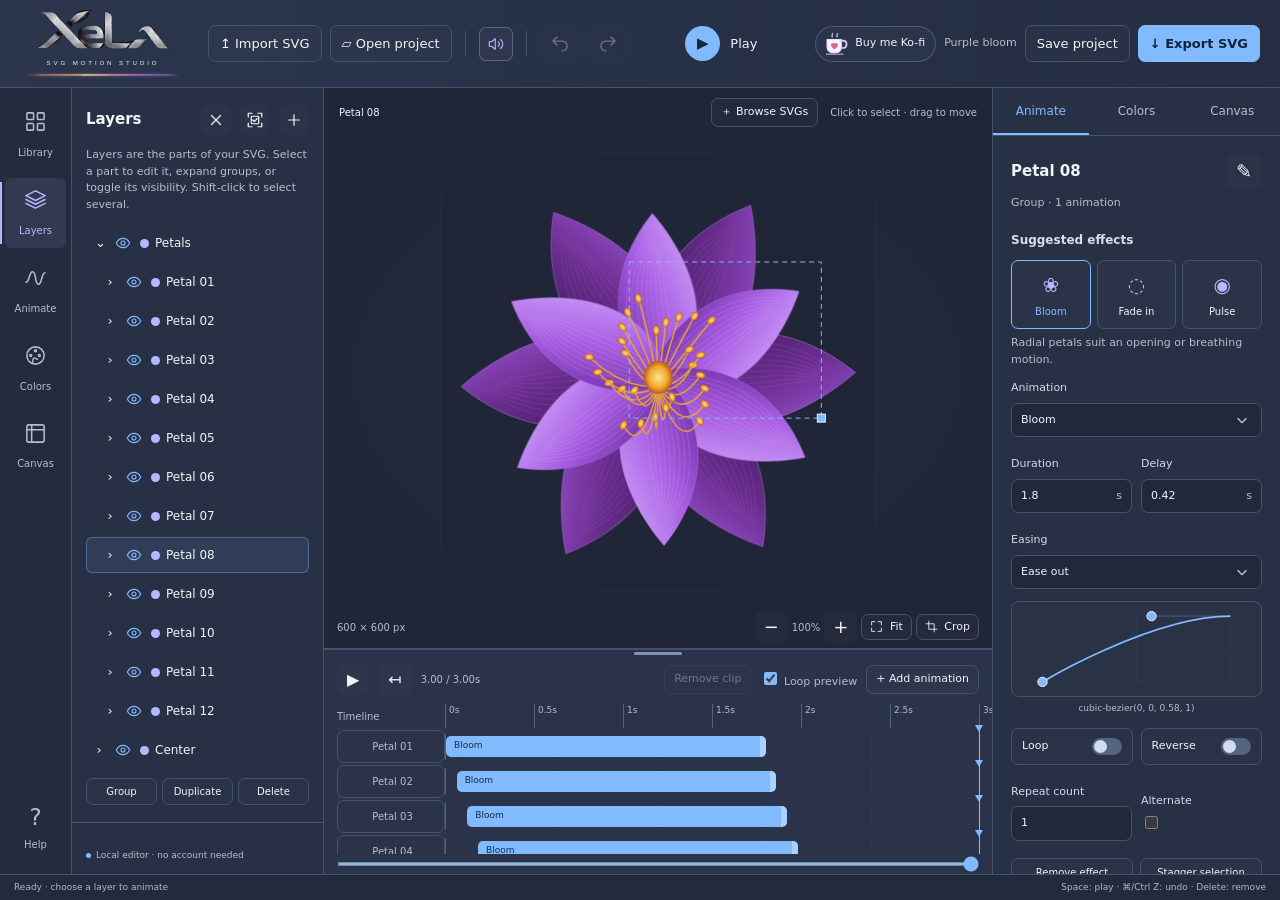
==== commit 9e691354: "Simplify user guide and refine aspect ratio reset controls" ====
--- a/index.html
+++ b/index.html
@@ -536,16 +536,16 @@
             >
             <details class="custom-aspect">
               <summary>Custom aspect ratio</summary>
-              <div class="two-col">
-                <label class="field">Ratio width<input id="aspectRatioWidth" type="number" min="0.001" max="16000" step="any" value="16" /></label>
-                <label class="field">Ratio height<input id="aspectRatioHeight" type="number" min="0.001" max="16000" step="any" value="9" /></label>
+              <div class="aspect-inputs">
+                <label>Width<input id="aspectRatioWidth" type="number" min="0.001" max="16000" step="any" value="16" /></label>
+                <span class="aspect-colon" aria-hidden="true">:</span>
+                <label>Height<input id="aspectRatioHeight" type="number" min="0.001" max="16000" step="any" value="9" /></label>
               </div>
-              <div class="two-col">
+              <div class="aspect-actions">
                 <button id="applyAspectRatio" type="button">Apply ratio</button>
-                <button id="clearAspectRatio" type="button" disabled>Use current size</button>
+                <button id="clearAspectRatio" type="button" title="Restore original imported width and height" disabled>Reset</button>
               </div>
               <p id="aspectRatioStatus" class="muted small" aria-live="polite">Lock uses the current canvas proportions.</p>
-              <p class="muted small">Apply keeps the width where possible and enables the lock. This changes export size, not artwork or crop.</p>
             </details>
             <label class="field"
               >Preview background
--- a/styles/task-pack.css
+++ b/styles/task-pack.css
@@ -21,9 +21,15 @@
 #layersSection .section-title .icon{display:grid;place-items:center;width:30px;height:30px;padding:5px;line-height:1}
 #layersSection .section-title .icon svg{display:block;width:18px;height:18px;overflow:visible}
 .header-tools .icon{display:grid;place-items:center;line-height:1}
-.custom-aspect{margin:12px 0 16px;padding:10px;border:1px solid var(--line);border-radius:7px;background:#ffffff03}
-.custom-aspect summary{cursor:pointer;color:var(--text);font-size:12px}
+.custom-aspect{margin:10px 0 14px;padding:10px 12px 1px;border:1px solid var(--line);border-radius:8px;background:#ffffff03}
+.custom-aspect summary{cursor:pointer;color:var(--text);font-size:13px;font-weight:550;line-height:20px}
 .custom-aspect summary:focus-visible{outline:2px solid var(--cyan);outline-offset:3px;border-radius:3px}
-.custom-aspect .field{min-width:0}
-.custom-aspect button{font-size:11px;padding:7px 5px}
-.custom-aspect p{margin:10px 0 0}
+.aspect-inputs{display:grid;grid-template-columns:minmax(0,1fr) 14px minmax(0,1fr);gap:6px;align-items:end;margin-top:12px}
+.aspect-inputs label{display:grid;gap:5px;min-width:0;color:var(--muted);font-size:12px;line-height:16px}
+.aspect-inputs input{height:34px;padding:5px 8px;text-align:center;font-size:14px;font-variant-numeric:tabular-nums}
+.aspect-colon{height:34px;display:grid;place-items:center;color:var(--muted);font-size:16px}
+.aspect-actions{display:grid;grid-template-columns:minmax(0,1fr) auto;gap:8px;margin-top:10px}
+.custom-aspect button{height:32px;padding:5px 10px;font-size:12px;line-height:20px}
+#applyAspectRatio{background:#81baff16;border-color:#81baff66;color:var(--cyan)}
+#applyAspectRatio:hover{background:#81baff26}
+.custom-aspect p{margin:8px 0 0;font-size:11px;line-height:16px}
